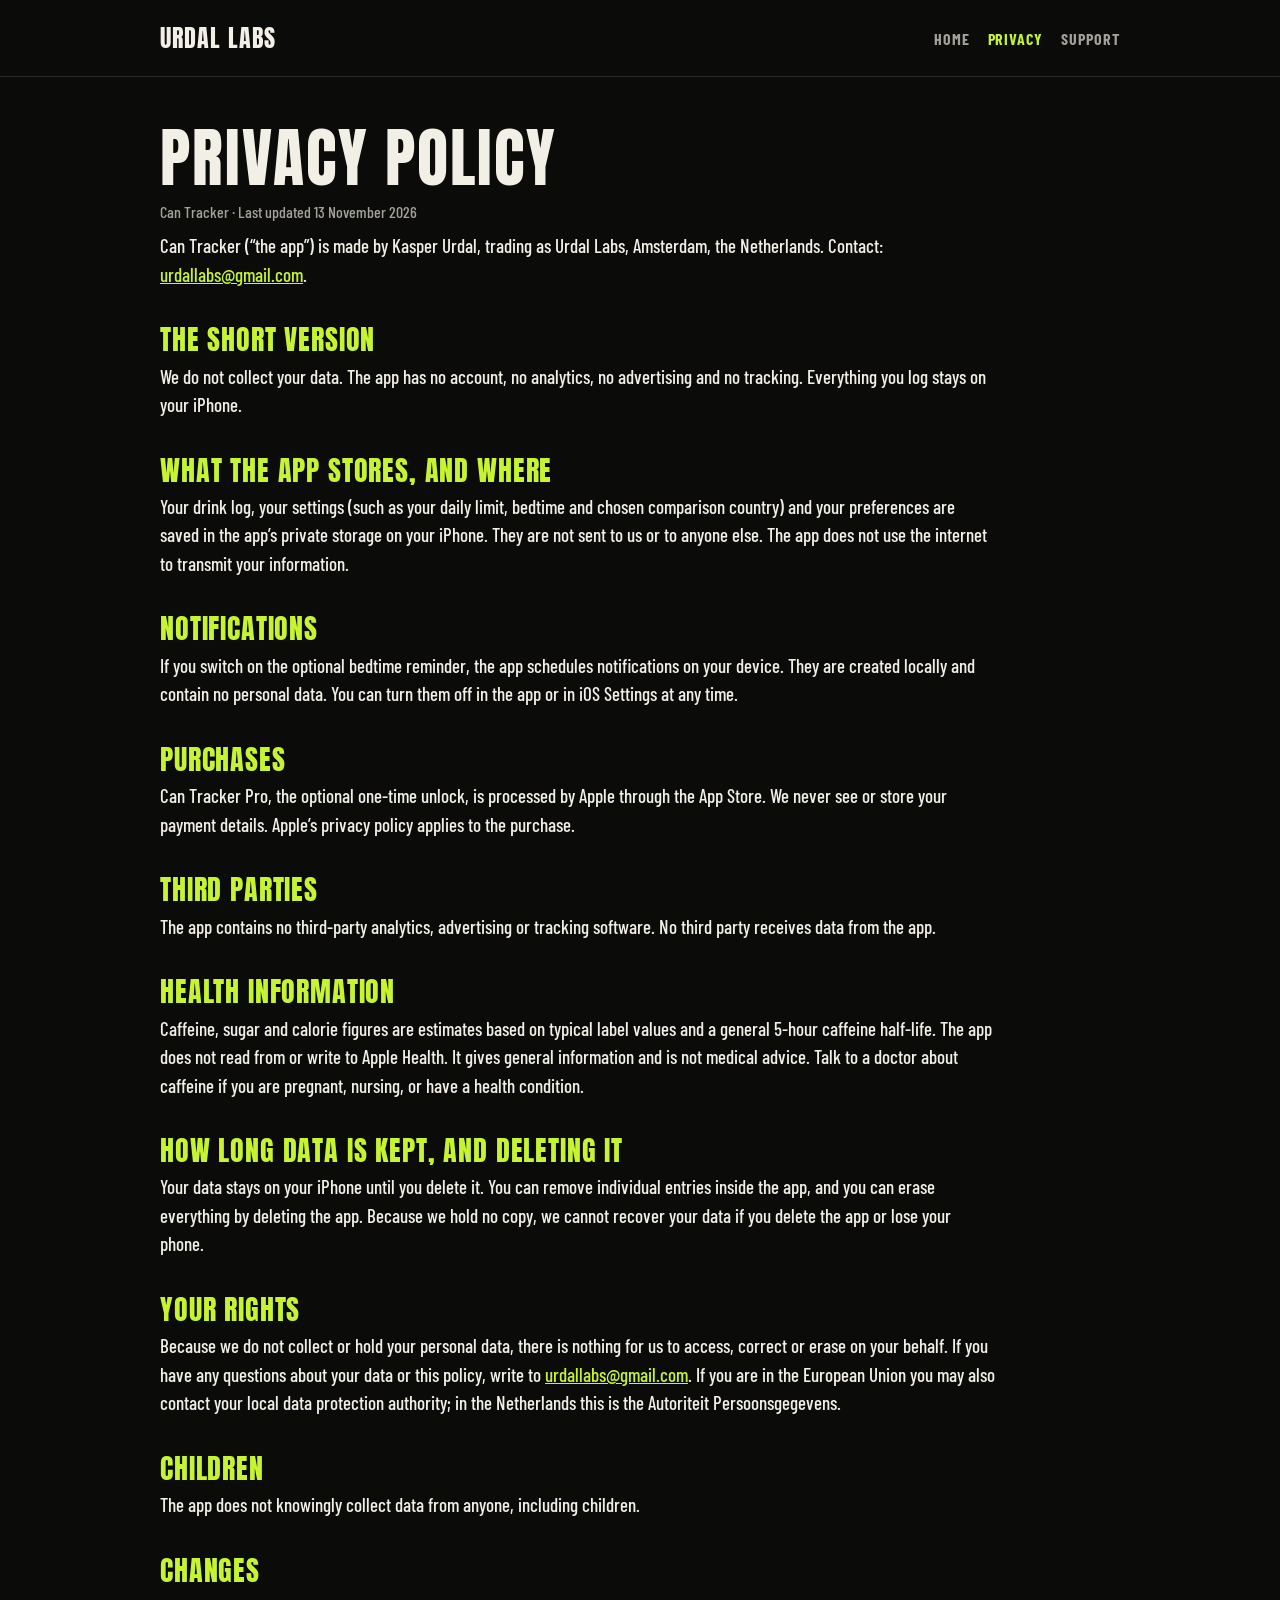
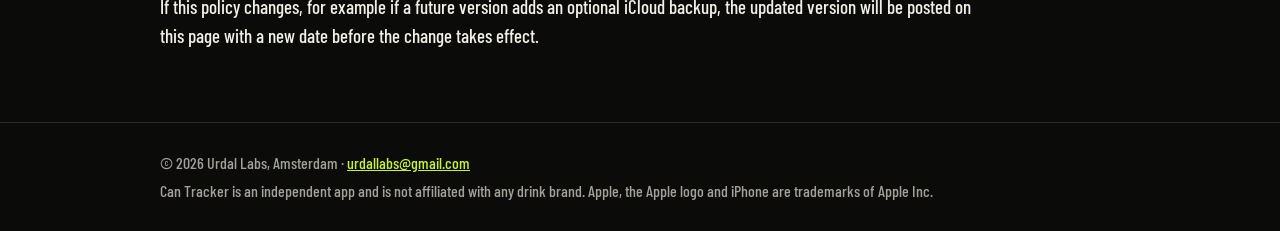
==== privacy.html @ dc5b7569 "Add files via upload" ====
<!doctype html>
<html lang="en"><head><meta charset="utf-8">
<meta name="viewport" content="width=device-width, initial-scale=1">
<title>Privacy Policy · Can Tracker</title>
<meta name="description" content="Can Tracker is a private energy drink and caffeine log for iPhone by Urdal Labs.">
<link rel="stylesheet" href="assets/style.css">
</head><body>
<header class="top"><a class="brand" href="index.html">Urdal Labs</a><nav><a href="index.html">Home</a><a href="privacy.html" class=on>Privacy</a><a href="support.html">Support</a></nav></header>
<main>
<section class="doc">
  <h1>Privacy Policy</h1>
  <p class="meta">Can Tracker · Last updated 13 November 2026</p>
  <p>Can Tracker (“the app”) is made by Kasper Urdal, trading as Urdal Labs, Amsterdam, the Netherlands. Contact: <a href="mailto:urdallabs@gmail.com">urdallabs@gmail.com</a>.</p>

  <h2>The short version</h2>
  <p>We do not collect your data. The app has no account, no analytics, no advertising and no tracking. Everything you log stays on your iPhone.</p>

  <h2>What the app stores, and where</h2>
  <p>Your drink log, your settings (such as your daily limit, bedtime and chosen comparison country) and your preferences are saved in the app’s private storage on your iPhone. They are not sent to us or to anyone else. The app does not use the internet to transmit your information.</p>

  <h2>Notifications</h2>
  <p>If you switch on the optional bedtime reminder, the app schedules notifications on your device. They are created locally and contain no personal data. You can turn them off in the app or in iOS Settings at any time.</p>

  <h2>Purchases</h2>
  <p>Can Tracker Pro, the optional one-time unlock, is processed by Apple through the App Store. We never see or store your payment details. Apple’s privacy policy applies to the purchase.</p>

  <h2>Third parties</h2>
  <p>The app contains no third-party analytics, advertising or tracking software. No third party receives data from the app.</p>

  <h2>Health information</h2>
  <p>Caffeine, sugar and calorie figures are estimates based on typical label values and a general 5-hour caffeine half-life. The app does not read from or write to Apple Health. It gives general information and is not medical advice. Talk to a doctor about caffeine if you are pregnant, nursing, or have a health condition.</p>

  <h2>How long data is kept, and deleting it</h2>
  <p>Your data stays on your iPhone until you delete it. You can remove individual entries inside the app, and you can erase everything by deleting the app. Because we hold no copy, we cannot recover your data if you delete the app or lose your phone.</p>

  <h2>Your rights</h2>
  <p>Because we do not collect or hold your personal data, there is nothing for us to access, correct or erase on your behalf. If you have any questions about your data or this policy, write to <a href="mailto:urdallabs@gmail.com">urdallabs@gmail.com</a>. If you are in the European Union you may also contact your local data protection authority; in the Netherlands this is the Autoriteit Persoonsgegevens.</p>

  <h2>Children</h2>
  <p>The app does not knowingly collect data from anyone, including children.</p>

  <h2>Changes</h2>
  <p>If this policy changes, for example if a future version adds an optional iCloud backup, the updated version will be posted on this page with a new date before the change takes effect.</p>
</section>
</main>
<footer><p>© 2026 Urdal Labs, Amsterdam · <a href="mailto:urdallabs@gmail.com">urdallabs@gmail.com</a></p>
<p class="small">Can Tracker is an independent app and is not affiliated with any drink brand. Apple, the Apple logo and iPhone are trademarks of Apple Inc.</p></footer>
</body></html>
---- assets/style.css ----
@font-face{font-family:Anton;src:url(Anton-Regular.ttf);font-display:swap}
@font-face{font-family:BarlowC;src:url(BarlowCondensed-Medium.ttf);font-weight:500;font-display:swap}
@font-face{font-family:BarlowC;src:url(BarlowCondensed-Bold.ttf);font-weight:700;font-display:swap}
:root{--bg:#0b0b09;--card:#161613;--ink:#f1efe6;--sub:#a3a199;--lime:#c6f432;--edge:#2a2a25}
*{box-sizing:border-box}html{-webkit-text-size-adjust:100%}
body{margin:0;background:var(--bg);color:var(--ink);font:500 19px/1.5 BarlowC,"Arial Narrow",system-ui,sans-serif}
a{color:var(--lime)}
.top{display:flex;justify-content:space-between;align-items:center;gap:16px;padding:20px max(20px,calc((100% - 960px)/2));border-bottom:1px solid var(--edge)}
.brand{font:400 24px Anton,Impact,sans-serif;letter-spacing:.04em;color:var(--ink);text-decoration:none;text-transform:uppercase}
nav a{margin-left:18px;color:var(--sub);text-decoration:none;font-weight:700;letter-spacing:.06em;text-transform:uppercase;font-size:16px}
nav a.on,nav a:hover{color:var(--lime)}
main{padding:0 max(20px,calc((100% - 960px)/2))}
h1,h2,h3{font-family:Anton,Impact,sans-serif;font-weight:400;text-transform:uppercase;letter-spacing:.03em;line-height:1.05;margin:0}
.hero{padding:72px 0 40px}.eyebrow{display:inline-block;background:var(--lime);color:#0b0b09;font-weight:700;letter-spacing:.1em;text-transform:uppercase;font-size:15px;padding:3px 10px;margin:0 0 20px}
.hero h1{font-size:clamp(56px,12vw,120px);transform:skewX(-6deg)}
.lede{max-width:34em;font-size:23px;color:var(--ink);margin:20px 0}
.soon{display:inline-block;border:2px solid var(--lime);color:var(--lime);padding:6px 14px;font-weight:700;letter-spacing:.08em;text-transform:uppercase}
.grid{display:grid;grid-template-columns:repeat(auto-fit,minmax(260px,1fr));gap:14px;padding:24px 0}
.grid article{background:var(--card);border:1px solid var(--edge);padding:20px}
.grid h2{font-size:24px;margin-bottom:8px;color:var(--lime)}.grid p{margin:0;color:var(--sub)}
.note{padding:32px 0 56px;max-width:40em}.note h2{font-size:32px;margin-bottom:10px}
.doc{padding:48px 0 64px;max-width:44em}.doc h1{font-size:clamp(40px,8vw,64px)}
.doc h2{font-size:28px;margin:36px 0 8px;color:var(--lime)}.doc h3{font-size:22px;margin:24px 0 6px}
.doc p{margin:8px 0}.meta,.small{color:var(--sub);font-size:16px}
footer{border-top:1px solid var(--edge);padding:24px max(20px,calc((100% - 960px)/2));color:var(--sub);font-size:16px}footer p{margin:4px 0}
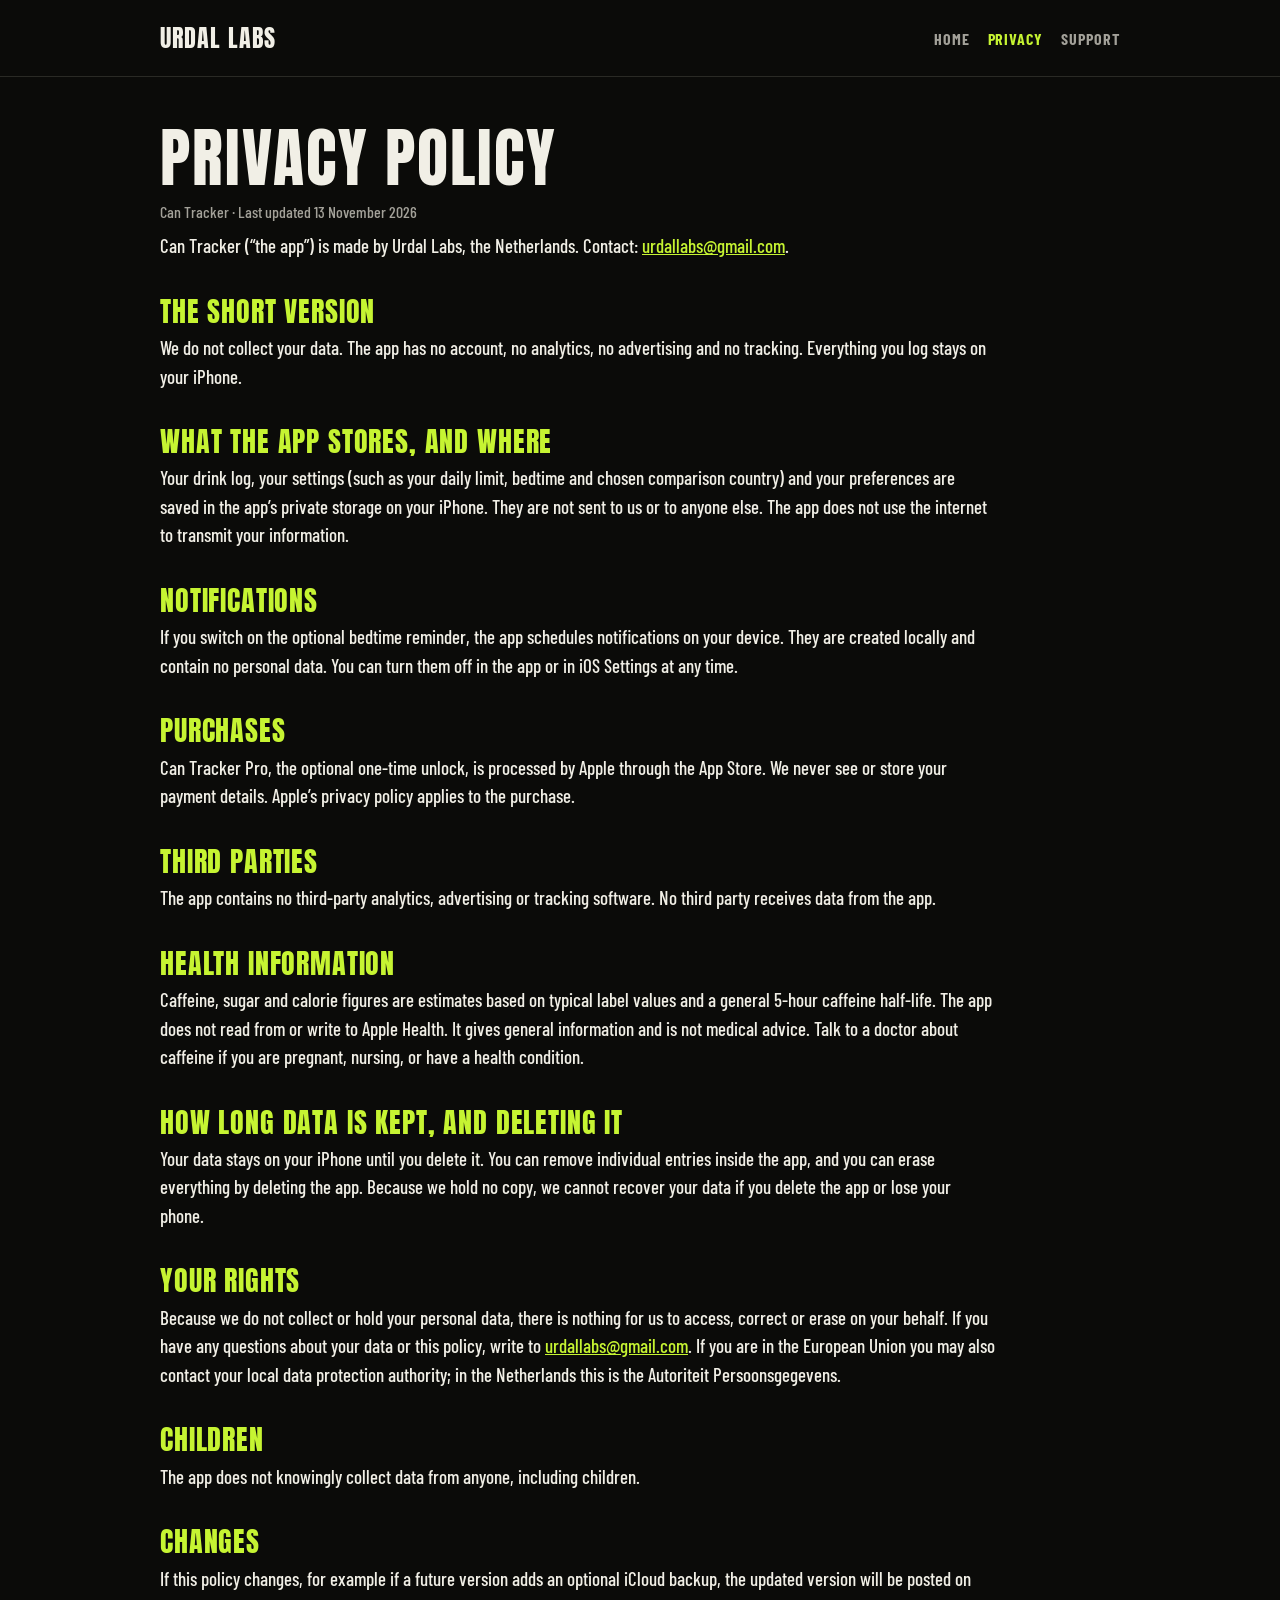
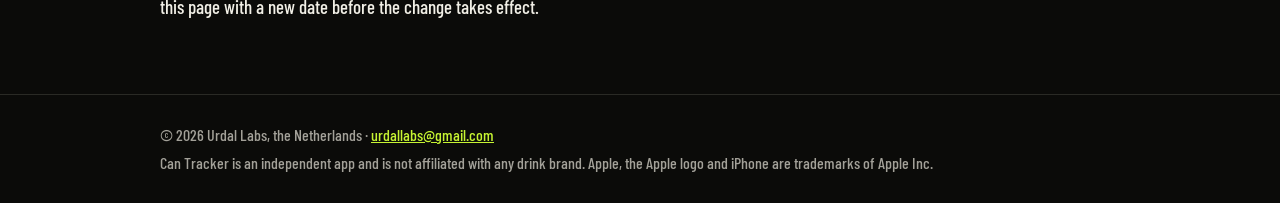
==== commit 3f2b7d02: "Add files via upload" ====
--- a/privacy.html
+++ b/privacy.html
@@ -10,7 +10,7 @@
 <section class="doc">
   <h1>Privacy Policy</h1>
   <p class="meta">Can Tracker · Last updated 13 November 2026</p>
-  <p>Can Tracker (“the app”) is made by Kasper Urdal, trading as Urdal Labs, Amsterdam, the Netherlands. Contact: <a href="mailto:urdallabs@gmail.com">urdallabs@gmail.com</a>.</p>
+  <p>Can Tracker (“the app”) is made by Urdal Labs, the Netherlands. Contact: <a href="mailto:urdallabs@gmail.com">urdallabs@gmail.com</a>.</p>
 
   <h2>The short version</h2>
   <p>We do not collect your data. The app has no account, no analytics, no advertising and no tracking. Everything you log stays on your iPhone.</p>
@@ -43,6 +43,6 @@
   <p>If this policy changes, for example if a future version adds an optional iCloud backup, the updated version will be posted on this page with a new date before the change takes effect.</p>
 </section>
 </main>
-<footer><p>© 2026 Urdal Labs, Amsterdam · <a href="mailto:urdallabs@gmail.com">urdallabs@gmail.com</a></p>
+<footer><p>© 2026 Urdal Labs, the Netherlands · <a href="mailto:urdallabs@gmail.com">urdallabs@gmail.com</a></p>
 <p class="small">Can Tracker is an independent app and is not affiliated with any drink brand. Apple, the Apple logo and iPhone are trademarks of Apple Inc.</p></footer>
 </body></html>
